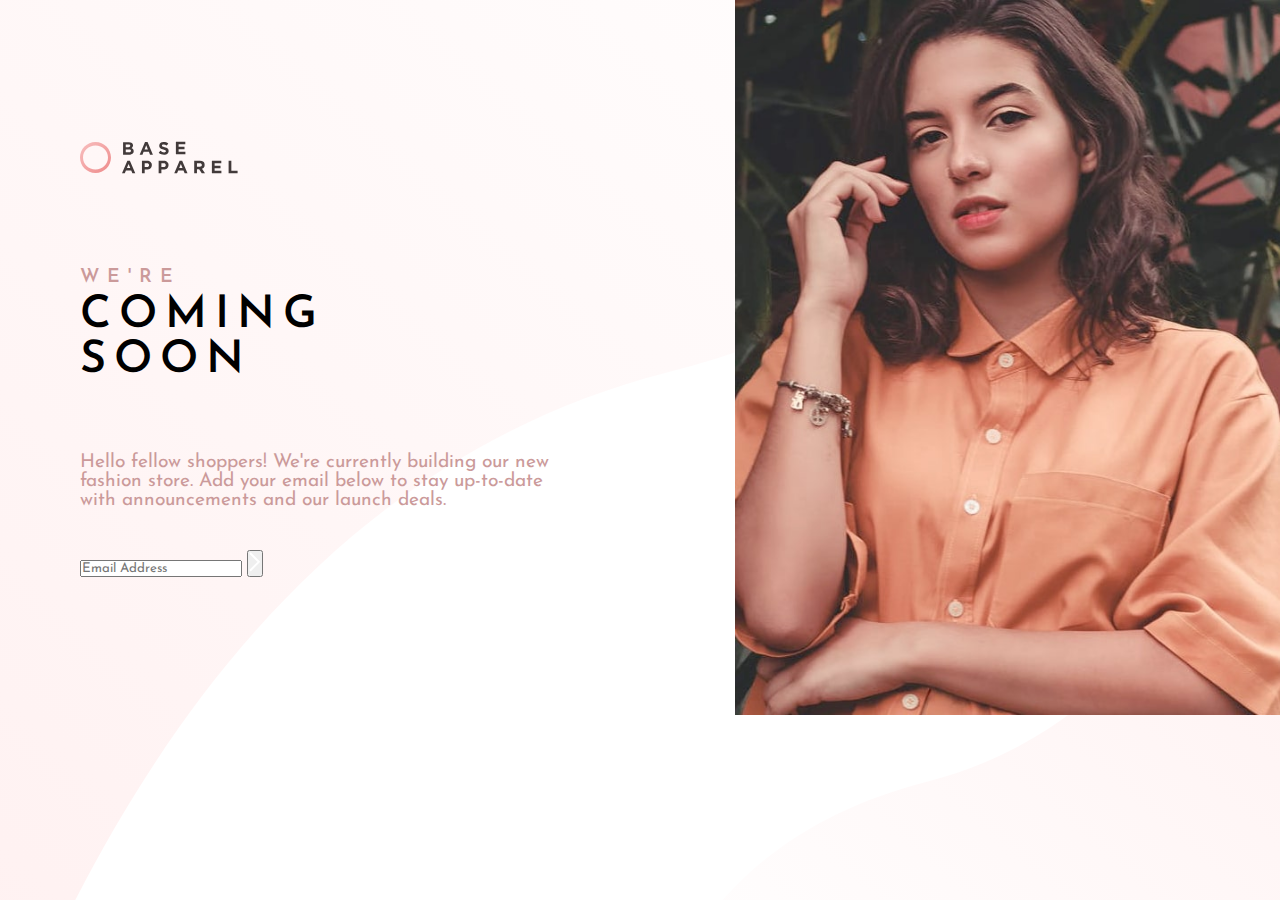
==== base-apparel-coming-soon-master/index.html @ fe838f9a "a" ====
<!DOCTYPE html>
<html lang="en">
<head>
  <meta charset="UTF-8">
  <meta name="viewport" content="width=device-width, initial-scale=1.0"> <!-- displays site properly based on user's device -->

  <link rel="icon" type="image/png" sizes="32x32" href="./images/favicon-32x32.png">
  <link rel="stylesheet" href="style.css">
  
  <title>Frontend Mentor | Base Apparel coming soon page</title>

  <!-- Feel free to remove these styles or customise in your own stylesheet 👍 -->
</head>
<body>
  <main>
    <div class="left-side">
      <div class="logo">
        <img src="images/logo.svg" alt="Logo">
      </div>
      <h1 class="header-text">
        <span class="active">
          We're
          <br>
        </span> 
        coming
        <br> 
        soon
      </h1>
      <span>
        Hello fellow shoppers! We're currently building our new fashion store.
        Add your email below to stay up-to-date with announcements and our launch deals.
      </span>
      <form action="#" class="form-main"> <!-- action="#" means the form will submit to the same page -->
        <input type="email" name="email" id="email" placeholder="Email Address">
        <button type="submit"><img src="images/icon-arrow.svg" alt=""></button>
      </form>
    </div>
    <div class="right-side">
      <img src="images/hero-desktop.jpg" alt="">
    </div>
  </main>
  
  <!-- <footer>
    <p class="attribution">
      Challenge by <a href="https://www.frontendmentor.io?ref=challenge" target="_blank">Frontend Mentor</a>. 
      Coded by <a href="https://github.com/gustavros" target="_blank">gustavro</a>.
    </p> -->
  </footer>
</body>
</html>
---- base-apparel-coming-soon-master/style.css ----
@import url("https://fonts.googleapis.com/css2?family=Josefin+Sans:wght@300;400;600&display=swap");
* {
  margin: 0;
  padding: 0;
  -webkit-box-sizing: border-box;
          box-sizing: border-box;
  font-family: 'Josefin Sans', sans-serif;
}

body {
  background-image: url(../base-apparel-coming-soon-master/images/bg-pattern-desktop.svg);
  background-repeat: repeat;
  background-size: cover;
  background-position: center;
  height: 100vh;
}

body main {
  display: -webkit-box;
  display: -ms-flexbox;
  display: flex;
  -webkit-box-orient: horizontal;
  -webkit-box-direction: normal;
      -ms-flex-direction: row;
          flex-direction: row;
  -webkit-box-pack: center;
      -ms-flex-pack: center;
          justify-content: center;
  -webkit-box-align: center;
      -ms-flex-align: center;
          align-items: center;
}

.left-side {
  width: 55%;
  height: auto;
  margin: 50px;
  padding: 30px;
  display: -webkit-box;
  display: -ms-flexbox;
  display: flex;
  -webkit-box-orient: vertical;
  -webkit-box-direction: normal;
      -ms-flex-direction: column;
          flex-direction: column;
  -webkit-box-pack: center;
      -ms-flex-pack: center;
          justify-content: center;
  gap: 40px;
}

.left-side .logo {
  margin-bottom: 30px;
}

.left-side span {
  color: #cb9a9a;
  max-width: 500px;
  font-size: 1.2rem;
}

.left-side .header-text {
  font-size: 2.8rem;
  font-weight: 600;
  text-transform: uppercase;
  letter-spacing: 8px;
  margin-bottom: 30px;
}

.right-side img {
  width: 100%;
  height: 100%;
}

.attribution {
  font-size: 11px;
  text-align: center;
}

.attribution a {
  color: #3e52a3;
}
/*# sourceMappingURL=style.css.map */
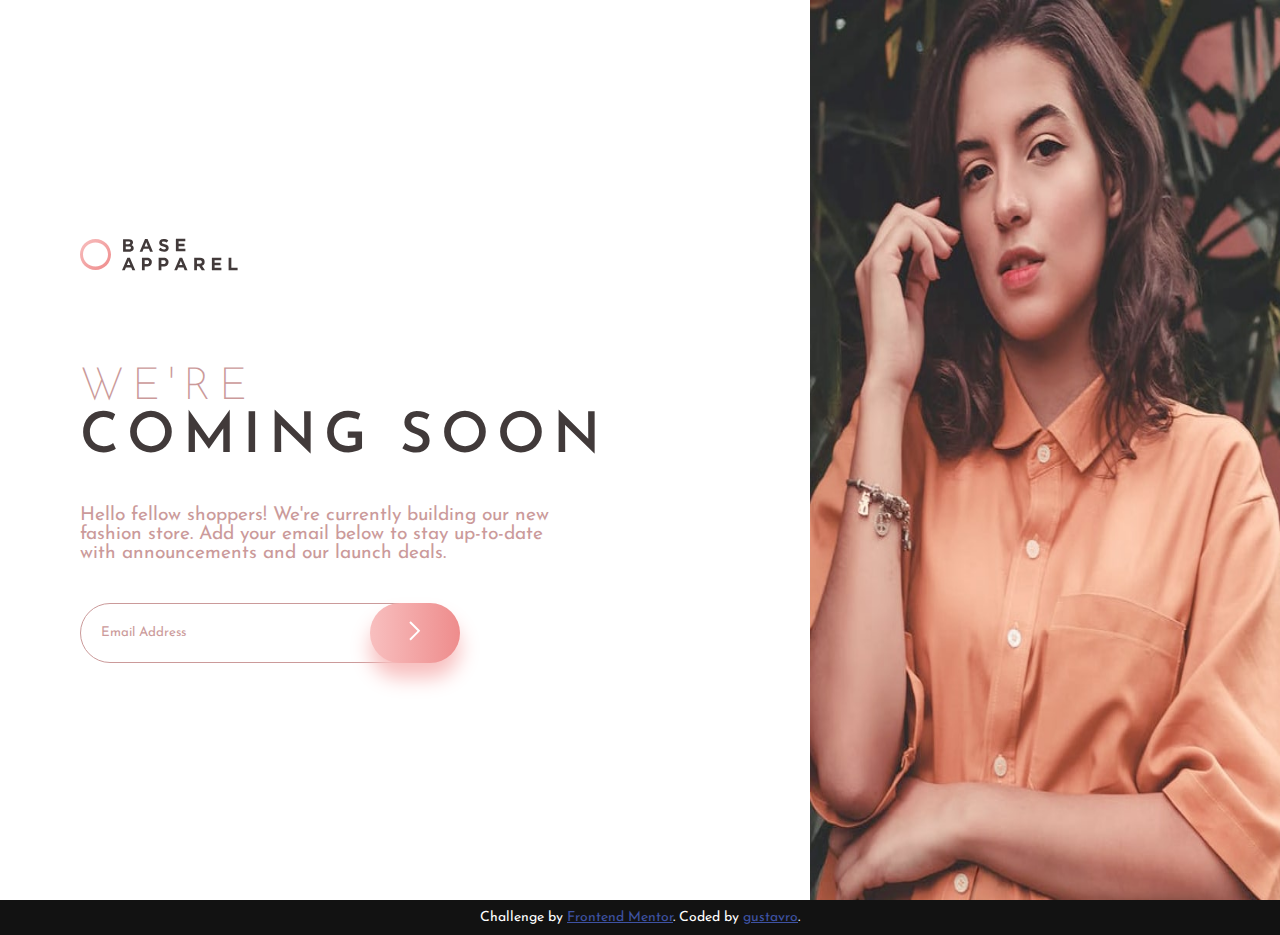
==== commit 17ff4b41: "update" ====
--- a/base-apparel-coming-soon-master/index.html
+++ b/base-apparel-coming-soon-master/index.html
@@ -20,19 +20,23 @@
       <h1 class="header-text">
         <span class="active">
           We're
-          <br>
         </span> 
         coming
-        <br> 
         soon
       </h1>
       <span>
         Hello fellow shoppers! We're currently building our new fashion store.
         Add your email below to stay up-to-date with announcements and our launch deals.
       </span>
-      <form action="#" class="form-main"> <!-- action="#" means the form will submit to the same page -->
+      <form action="#" class="form-main"> 
         <input type="email" name="email" id="email" placeholder="Email Address">
-        <button type="submit"><img src="images/icon-arrow.svg" alt=""></button>
+        
+        <button type="submit">
+          <img src="images/icon-arrow.svg" alt="">
+          <img class="img-error" id="img-error" src="images/icon-error.svg" alt="">
+        </button>
+      <p class="error">Please provide a valid email</p>
+
       </form>
     </div>
     <div class="right-side">
@@ -40,11 +44,11 @@
     </div>
   </main>
   
-  <!-- <footer>
+  <footer>
     <p class="attribution">
       Challenge by <a href="https://www.frontendmentor.io?ref=challenge" target="_blank">Frontend Mentor</a>. 
       Coded by <a href="https://github.com/gustavros" target="_blank">gustavro</a>.
-    </p> -->
+    </p>
   </footer>
 </body>
 </html>--- a/base-apparel-coming-soon-master/style.css
+++ b/base-apparel-coming-soon-master/style.css
@@ -8,10 +8,10 @@
 }
 
 body {
-  background-image: url(../base-apparel-coming-soon-master/images/bg-pattern-desktop.svg);
-  background-repeat: repeat;
+  background-image: url(../images/bg-pattern-desktop.svg);
+  background-repeat: no-repeat;
   background-size: cover;
-  background-position: center;
+  background-position: center center;
   height: 100vh;
 }
 
@@ -29,10 +29,11 @@
   -webkit-box-align: center;
       -ms-flex-align: center;
           align-items: center;
+  height: 100vh;
 }
 
 .left-side {
-  width: 55%;
+  width: 60%;
   height: auto;
   margin: 50px;
   padding: 30px;
@@ -49,8 +50,10 @@
   gap: 40px;
 }
 
-.left-side .logo {
-  margin-bottom: 30px;
+.left-side .active {
+  font-size: 2.8rem;
+  font-weight: 200;
+  display: block;
 }
 
 .left-side span {
@@ -59,12 +62,74 @@
   font-size: 1.2rem;
 }
 
+.left-side p {
+  color: #f96262;
+  max-width: 500px;
+  font-size: 1rem;
+  margin-top: 10px;
+  margin-left: 20px;
+  display: none;
+}
+
 .left-side .header-text {
-  font-size: 2.8rem;
+  font-size: 3.5rem;
   font-weight: 600;
   text-transform: uppercase;
   letter-spacing: 8px;
-  margin-bottom: 30px;
+  margin-top: 50px;
+  color: #413a3a;
+}
+
+.left-side input {
+  background-color: transparent;
+  border: 1px solid #cb9a9a;
+  width: 350px;
+  height: 60px;
+  border-radius: 30px;
+  position: relative;
+  padding: 20px;
+  outline: none;
+}
+
+.left-side input::-webkit-input-placeholder {
+  color: #cb9a9a;
+}
+
+.left-side input:-ms-input-placeholder {
+  color: #cb9a9a;
+}
+
+.left-side input::-ms-input-placeholder {
+  color: #cb9a9a;
+}
+
+.left-side input::placeholder {
+  color: #cb9a9a;
+}
+
+.left-side .img-error {
+  position: absolute;
+  left: -30px;
+  display: none;
+}
+
+.left-side button {
+  background-image: -webkit-gradient(linear, left top, right top, from(#f8bfbf), to(#ee8c8c));
+  background-image: linear-gradient(to right, #f8bfbf, #ee8c8c);
+  width: 90px;
+  height: 60px;
+  border: none;
+  border-radius: 30px;
+  -webkit-box-shadow: 0px 15px 20px 0px #f8bfbf;
+          box-shadow: 0px 15px 20px 0px #f8bfbf;
+  position: absolute;
+  left: 370px;
+  cursor: pointer;
+}
+
+.right-side {
+  width: 40%;
+  height: 100%;
 }
 
 .right-side img {
@@ -73,8 +138,11 @@
 }
 
 .attribution {
-  font-size: 11px;
+  font-size: 14px;
   text-align: center;
+  background-color: #121212;
+  color: white;
+  padding: 10px;
 }
 
 .attribution a {
